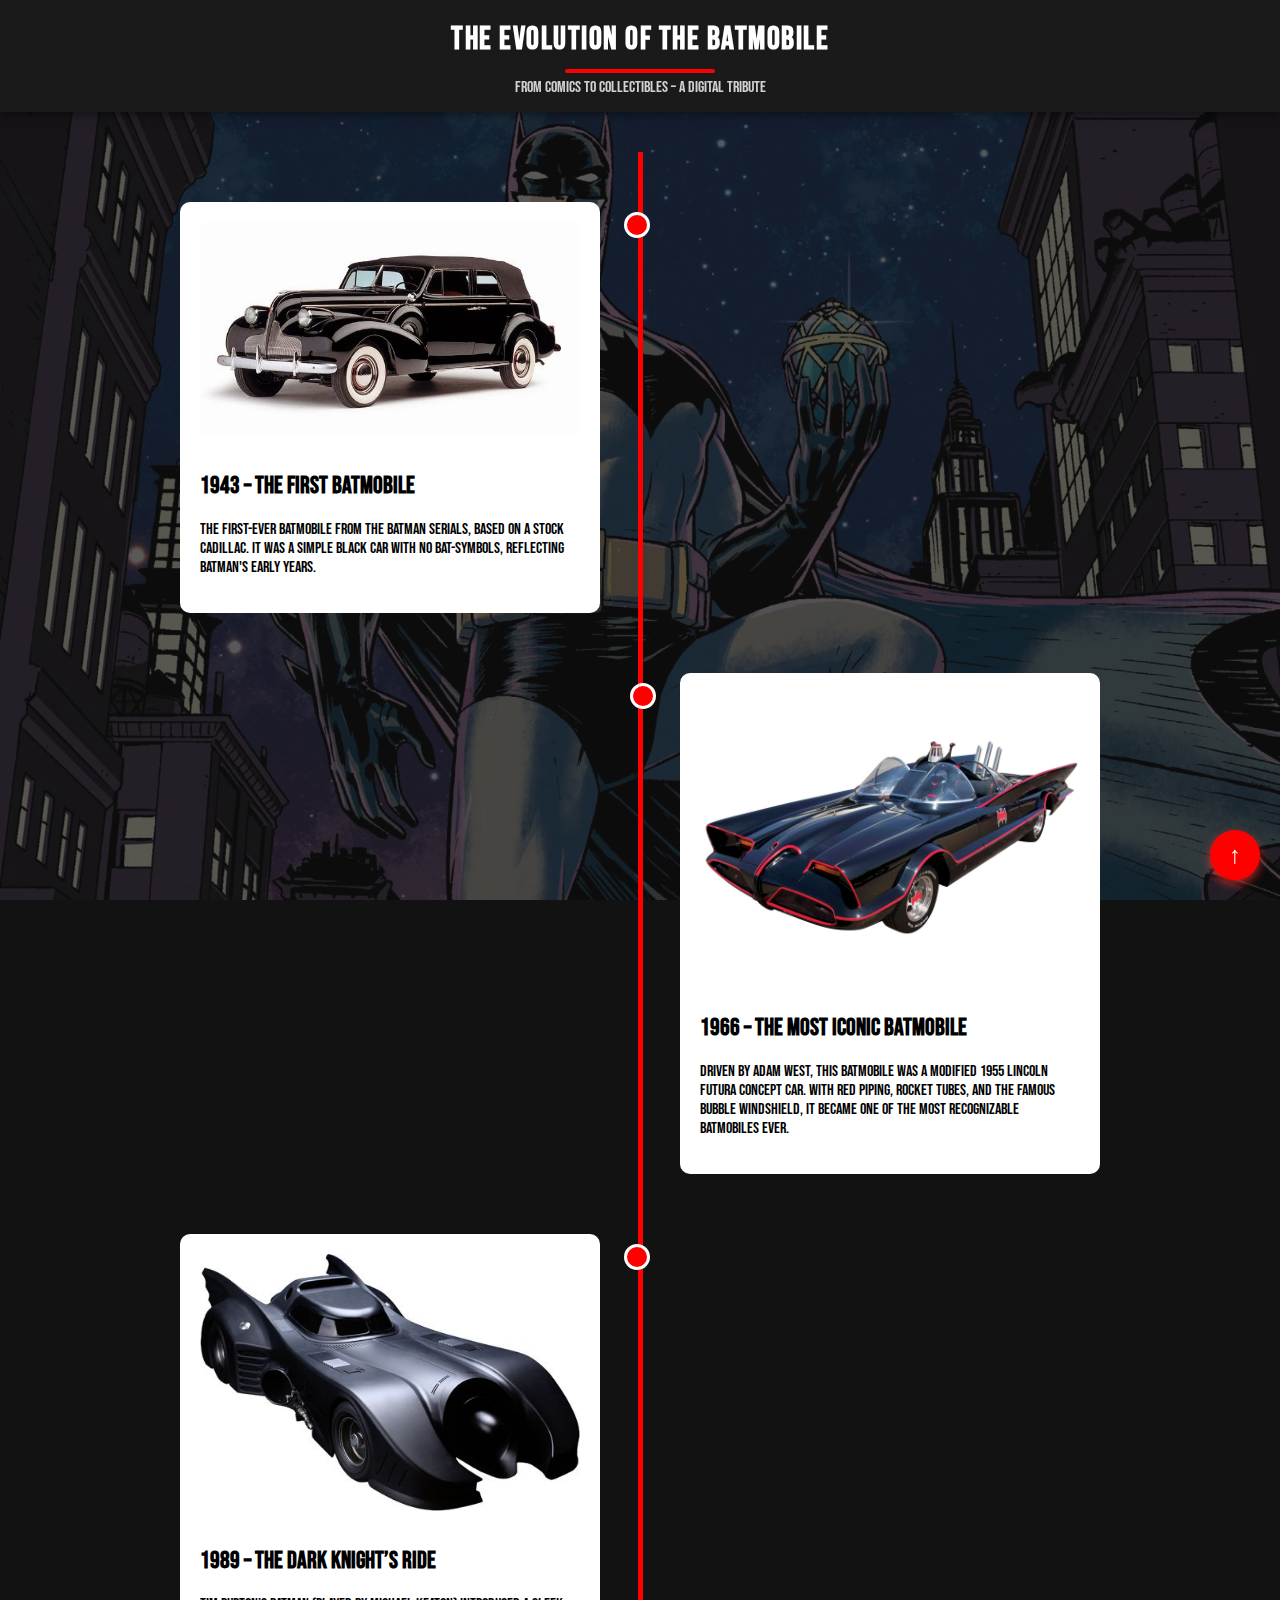
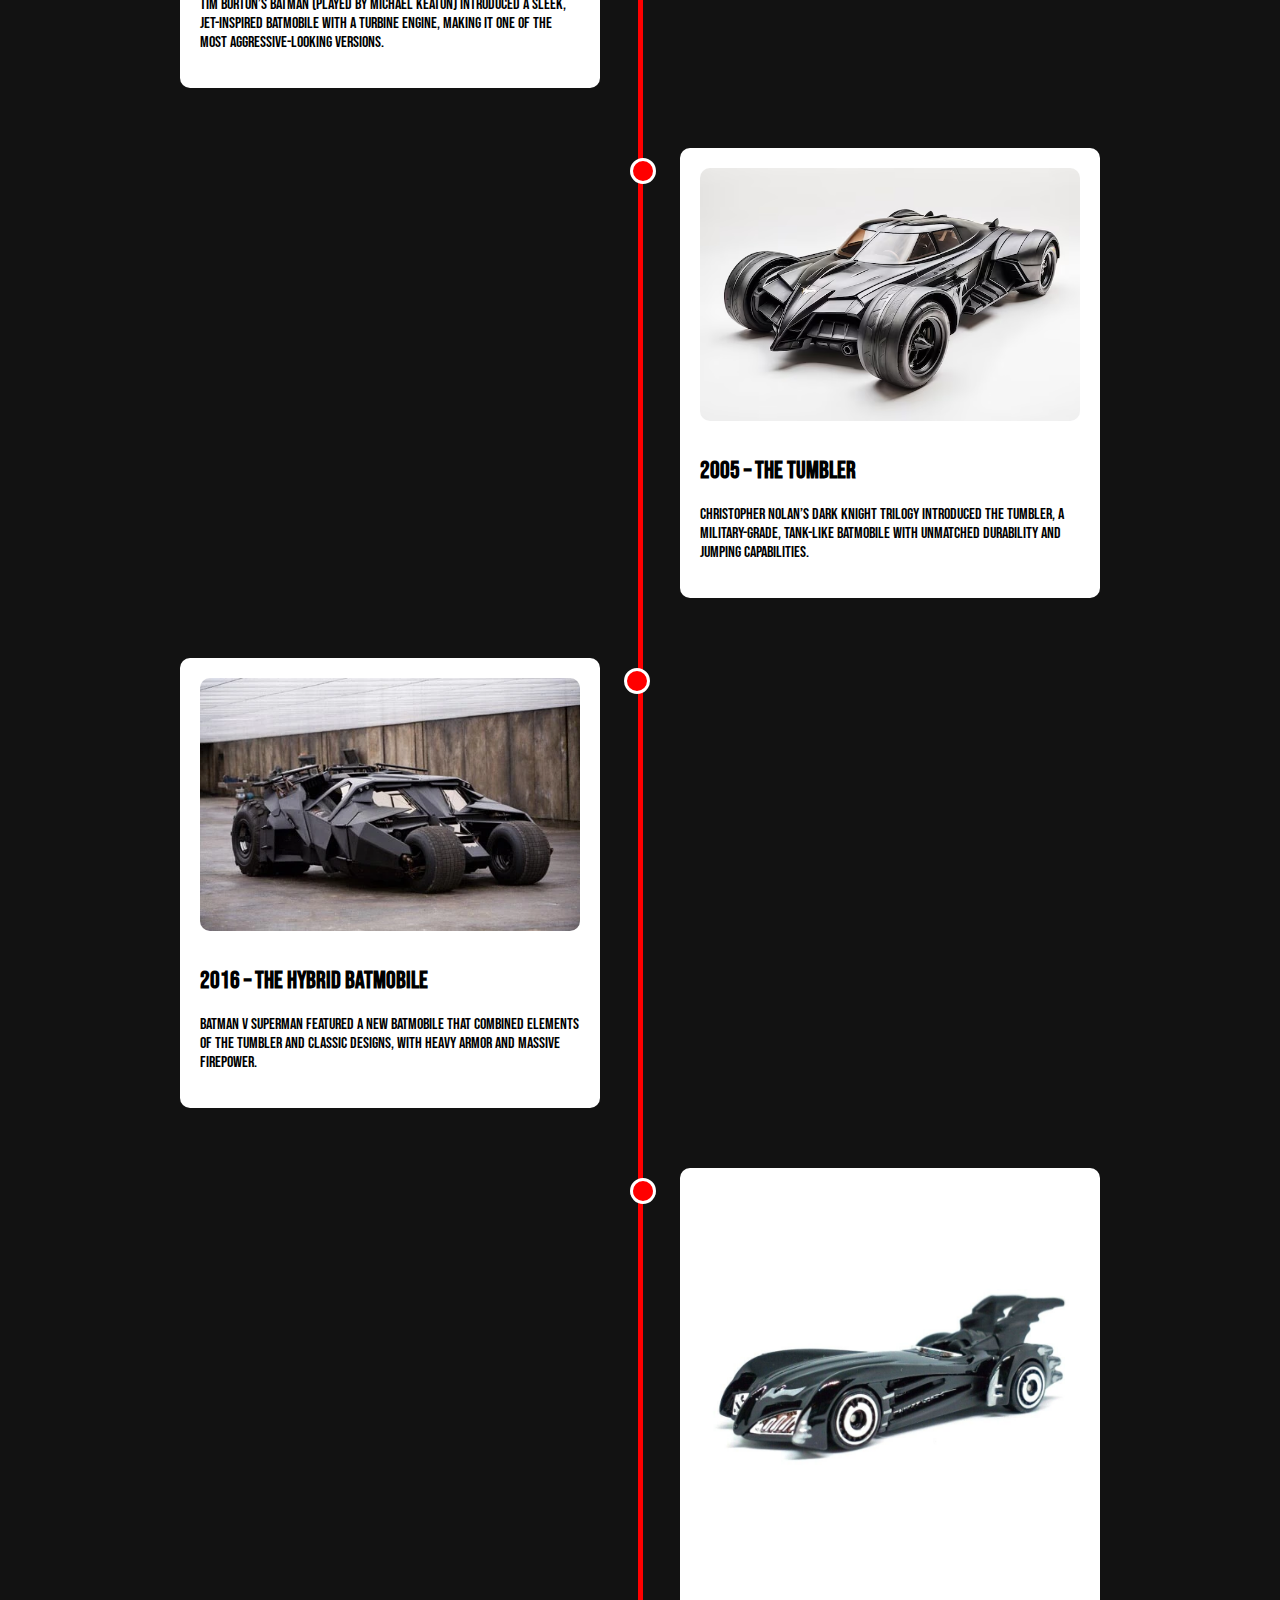
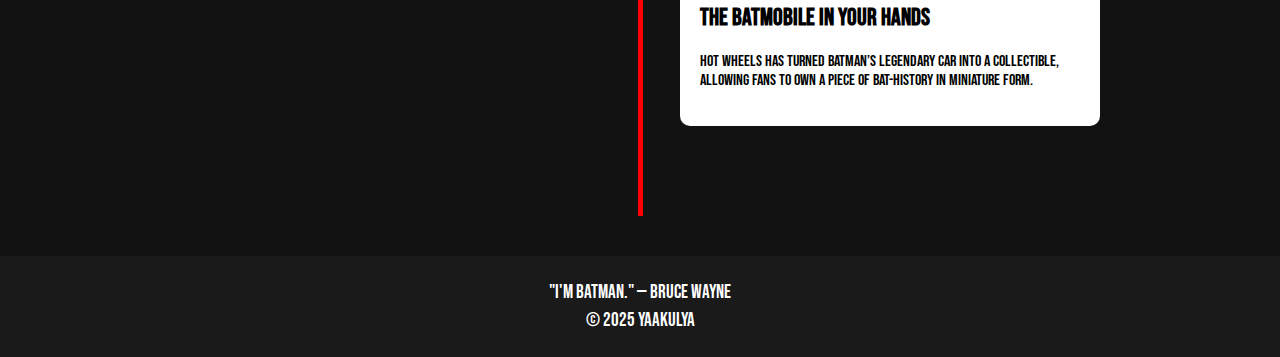
==== Project_1/index.html @ 3e25950a "update project1" ====
<!DOCTYPE html>
<html lang="en">
<head>
  <!-- 
    Tells the browser we’re using HTML5 and sets the language to English.
    The <meta charset="UTF-8"> ensures we can use standard characters.
    We also link to a Google Font (Bebas Neue) and our CSS file (styles.css).
  -->
  <meta charset="UTF-8">
  <title>Evolution of the Batmobile</title>
  <!-- Google Font: Bebas Neue -->
  <link rel="stylesheet" href="https://fonts.googleapis.com/css2?family=Bebas+Neue&display=swap">
  <link rel="stylesheet" href="styles.css">
</head>
<body>
  <!-- 
    This <audio> element automatically plays a Batman audio track on page load
    and loops it continuously. 
    Browsers may block autoplay under certain conditions (user settings, etc.).
  -->
  <audio autoplay loop>
    <source src="batman-audio.mp3" type="audio/mpeg">
    <!-- If a browser doesn't support the <audio> tag, show this text: -->
    Your browser does not support the audio element.
  </audio>

  <!-- 
    The <header> section contains the page title, a decorative divider, 
    and a short subtitle. 
    It's set to be 'sticky' in our CSS so it stays visible when scrolling.
  -->
  <header>
    <h1 class="title">The Evolution of the Batmobile</h1>
    <div class="divider"></div>
    <p>From Comics to Collectibles – A Digital Tribute</p>
  </header>

  <!-- 
    The main timeline container. 
    Each "container" inside it is positioned either to the left or right of a
    central red line. 
  -->
  <div class="timeline">

    <!-- 1943 (Left Side) -->
    <div class="container left">
      <div class="content">
        <!-- Image and text describing the 1943 Batmobile -->
        <img src="batmobile-1943.jpg" alt="1943 Batmobile">
        <h2>1943 – The First Batmobile</h2>
        <p>The first-ever Batmobile from the Batman serials, based on a stock Cadillac. It was a simple black car with no Bat-symbols, reflecting Batman's early years.</p>
      </div>
    </div>

    <!-- 1966 (Right Side) -->
    <div class="container right">
      <div class="content">
        <!-- Image and text describing the 1966 Batmobile -->
        <img src="batmobile-1966.jpg" alt="1966 Batmobile">
        <h2>1966 – The Most Iconic Batmobile</h2>
        <p>Driven by Adam West, this Batmobile was a modified 1955 Lincoln Futura concept car. With red piping, rocket tubes, and the famous bubble windshield, it became one of the most recognizable Batmobiles ever.</p>
      </div>
    </div>

    <!-- 1989 (Left Side) -->
    <div class="container left">
      <div class="content">
        <!-- Image and text describing the 1989 Batmobile -->
        <img src="batmobile-1989.jpg" alt="1989 Batmobile">
        <h2>1989 – The Dark Knight’s Ride</h2>
        <p>Tim Burton’s Batman (played by Michael Keaton) introduced a sleek, jet-inspired Batmobile with a turbine engine, making it one of the most aggressive-looking versions.</p>
      </div>
    </div>

    <!-- 2005 (Right Side) -->
    <div class="container right">
      <div class="content">
        <!-- Image and text describing the 2005 Tumbler -->
        <img src="batmobile-2005.jpg" alt="2005 Batmobile">
        <h2>2005 – The Tumbler</h2>
        <p>Christopher Nolan’s Dark Knight trilogy introduced the Tumbler, a military-grade, tank-like Batmobile with unmatched durability and jumping capabilities.</p>
      </div>
    </div>

    <!-- 2016 (Left Side) -->
    <div class="container left">
      <div class="content">
        <!-- Image and text describing the 2016 Hybrid Batmobile -->
        <img src="batmobile-2016.jpg" alt="2016 Batmobile">
        <h2>2016 – The Hybrid Batmobile</h2>
        <p>Batman v Superman featured a new Batmobile that combined elements of the Tumbler and classic designs, with heavy armor and massive firepower.</p>
      </div>
    </div>

    <!-- Hot Wheels (Right Side) -->
    <div class="container right">
      <div class="content">
        <!-- Image and text describing the Hot Wheels Batmobile toy -->
        <img src="batmobile-hotwheels.jpg" alt="Hot Wheels Batmobile">
        <h2>The Batmobile in Your Hands</h2>
        <p>Hot Wheels has turned Batman’s legendary car into a collectible, allowing fans to own a piece of Bat-history in miniature form.</p>
      </div>
    </div>
  </div>

  <!-- 
    A floating button in the bottom-right corner that takes you back to the top
    of the page when clicked.
  -->
  <a href="#" class="back-to-top">↑</a>

  <!-- 
    The footer includes a Batman quote and my name haha!. 
    It's styled to match the dark theme of the header.
  -->
  <footer class="footer">
    <p>"I'm Batman." — Bruce Wayne</p>
    <p>© 2025 Yaakulya</p>
  </footer>
</body>
</html>
---- Project_1/styles.css ----
/* 
  1) Reset Box-Sizing
     This ensures padding and border are included in the total width/height 
     of elements, making layouts more predictable.
*/
* {
    box-sizing: border-box;
}
  
/*
  2) Body & Background
     Sets a dark background color (#121212), white text, 
     and a background image overlay with reduced opacity 
     to show Batman's head in the top area.
*/
body {
    background: #121212; 
    color: #fff;
    margin: 0;
    font-family: 'Bebas Neue', sans-serif;
    text-align: center;
    scroll-behavior: smooth;
    position: relative;
}

/* 
  3) Background Image Overlay 
     This uses a pseudo-element (::before) to place a large Batman image 
     behind the content, with a fixed position and reduced opacity. 
*/
body::before {
    content: "";
    position: fixed;
    top: 0;
    left: 0;
    width: 100%;
    height: 100%;
    background: url('batman-bg.jpg') no-repeat center top;
    background-size: cover; 
    opacity: 0.3; /* Adjust opacity as needed */
    z-index: -1; /* Places the image behind the main content */
}
  
/*
  4) Sticky Header - Smaller
     The header is positioned 'sticky' so it remains visible at the top
     as you scroll. Padding is reduced for a smaller height.
*/
header {
    position: sticky;
    top: 0;
    z-index: 1000;
    background-color: #1a1a1a;
    padding: 10px; /* Reduced padding for a smaller header */
    box-shadow: 0px 2px 10px rgba(0, 0, 0, 0.5);
}
  
/* 
  5) Header Title & Divider 
     The main title is slightly smaller (2em) with reduced margin. 
     The red divider is just a horizontal bar under the title.
*/
.title {
    font-size: 2em; 
    font-weight: bold;
    letter-spacing: 1.5px;
    margin: 10px 0; 
}
  
.divider {
    width: 150px;
    height: 4px;
    background: red;
    margin: 5px auto;
    border-radius: 2px;
}
  
header p {
    font-size: 1em; 
    opacity: 0.8;
    margin: 5px 0;
}
  
/*
  6) Timeline Container
     Centers the timeline, sets a maximum width, and adds vertical spacing.
*/
.timeline {
    position: relative;
    width: 90%;
    max-width: 1000px;
    margin: 40px auto;
    padding: 40px 0;
}
  
/*
  7) Vertical Red Line
     A pseudo-element placed at the center (50% width) of the timeline 
     that extends from top to bottom.
*/
.timeline::after {
    content: '';
    position: absolute;
    width: 5px;
    background-color: red;
    top: 0;
    bottom: 0;
    left: 50%;
    margin-left: -2.5px; /* Half of 5px for perfect centering */
}
  
/*
  8) Timeline Item Containers
     Each container is half the page width and placed on either the left 
     or right side. They have extra padding for spacing.
*/
.container {
    position: relative;
    width: 50%;
    padding: 10px 40px;
    margin-bottom: 40px;
}
  
/* 
  Left side containers are aligned to the left side (0) and text is right-aligned.
*/
.container.left {
    left: 0;
    text-align: right;
}
  
/* 
  Right side containers start at 50% from the left 
  so they're placed on the right half, text is left-aligned.
*/
.container.right {
    left: 50%;
    text-align: left;
}
  
/*
  9) Timeline Dot
     A red dot with a white border placed near the top of each container,
     indicating a point on the timeline.
*/
.container::before {
    content: '';
    position: absolute;
    width: 20px;
    height: 20px;
    background: red;
    border: 3px solid #fff;
    top: 20px;
    border-radius: 50%;
    z-index: 1;
}
  
/*
  The dot for left side containers is placed to the right edge 
  (just before the vertical red line).
*/
.container.left::before {
    right: -10px;
}
  
/*
  The dot for right side containers is placed to the left edge 
  (just before the vertical red line).
*/
.container.right::before {
    left: -10px;
}
  
/*
  10) Content Box
      Each timeline item’s text and images go here. 
      It has a white background with rounded corners.
*/
.content {
    background-color: #ffffff;
    color: #000000;
    padding: 20px;
    border-radius: 10px;
    text-align: left;
    position: relative;
}
  
/*
  11) Image Styling & Hover Overlay
      The images fill the content box width and have a subtle zoom effect on hover.
      We also add a "More Info" overlay that appears on hover.
*/
.content img {
    width: 100%;
    border-radius: 10px;
    margin-bottom: 10px;
    position: relative;
    transition: transform 0.3s ease;
}
  
/* Slight zoom on image hover */
.content img:hover {
    transform: scale(1.05);
}
  
/*
  The "More Info" overlay is initially hidden (opacity: 0)
  and appears (opacity: 1) when the user hovers over the image.
*/
.content img::after {
    content: 'More Info';
    position: absolute;
    bottom: 0;
    left: 0;
    right: 0;
    background: rgba(0,0,0,0.7);
    color: #fff;
    opacity: 0;
    transition: opacity 0.3s ease;
    padding: 10px;
    font-size: 1em;
    border-bottom-left-radius: 10px;
    border-bottom-right-radius: 10px;
}
  
.content img:hover::after {
    opacity: 1;
}
  
/*
  12) Hover Effect on Content Box
      Slightly enlarges the entire white box (text + image) 
      when the container is hovered.
*/
.container:hover .content {
    transform: scale(1.03);
    transition: transform 0.3s ease;
}
  
/*
  13) Back to Top Button
      A red circular button in the bottom-right corner 
      that scrolls the page back to the top when clicked.
*/
.back-to-top {
    position: fixed;
    bottom: 20px;
    right: 20px;
    background: red;
    color: #fff;
    font-size: 24px;
    font-weight: bold;
    width: 50px;
    height: 50px;
    display: flex;
    align-items: center;
    justify-content: center;
    text-decoration: none;
    border-radius: 50%;
    transition: transform 0.3s ease, background 0.3s ease, box-shadow 0.3s ease;
    box-shadow: 0px 4px 10px rgba(255,49,49,0.7);
}
  
.back-to-top:hover {
    transform: scale(1.1);
    background: darkred;
}
  
/*
  14) Footer
      A dark area at the bottom with a Batman quote 
      and your name (Yaakulya) or any other credits.
*/
.footer {
    background-color: #1a1a1a;
    color: #fff;
    padding: 20px;
    margin-top: 40px;
}
  
.footer p {
    margin: 5px 0;
    font-size: 1.2em;
}
  
/*
  15) Responsive Design
      For screens narrower than 768px (like mobile), 
      make the timeline full-width and remove left/right splits.
*/
@media screen and (max-width: 768px) {
    /* Move the red line to the center and make containers 100% wide */
    .timeline::after {
      left: 50%;
    }
    .container {
      width: 100%;
      padding: 10px 20px;
      left: 0 !important;
      text-align: left;
    }
    /* The timeline dot also moves to the left side for all containers */
    .container::before {
      left: -10px;
    }
}
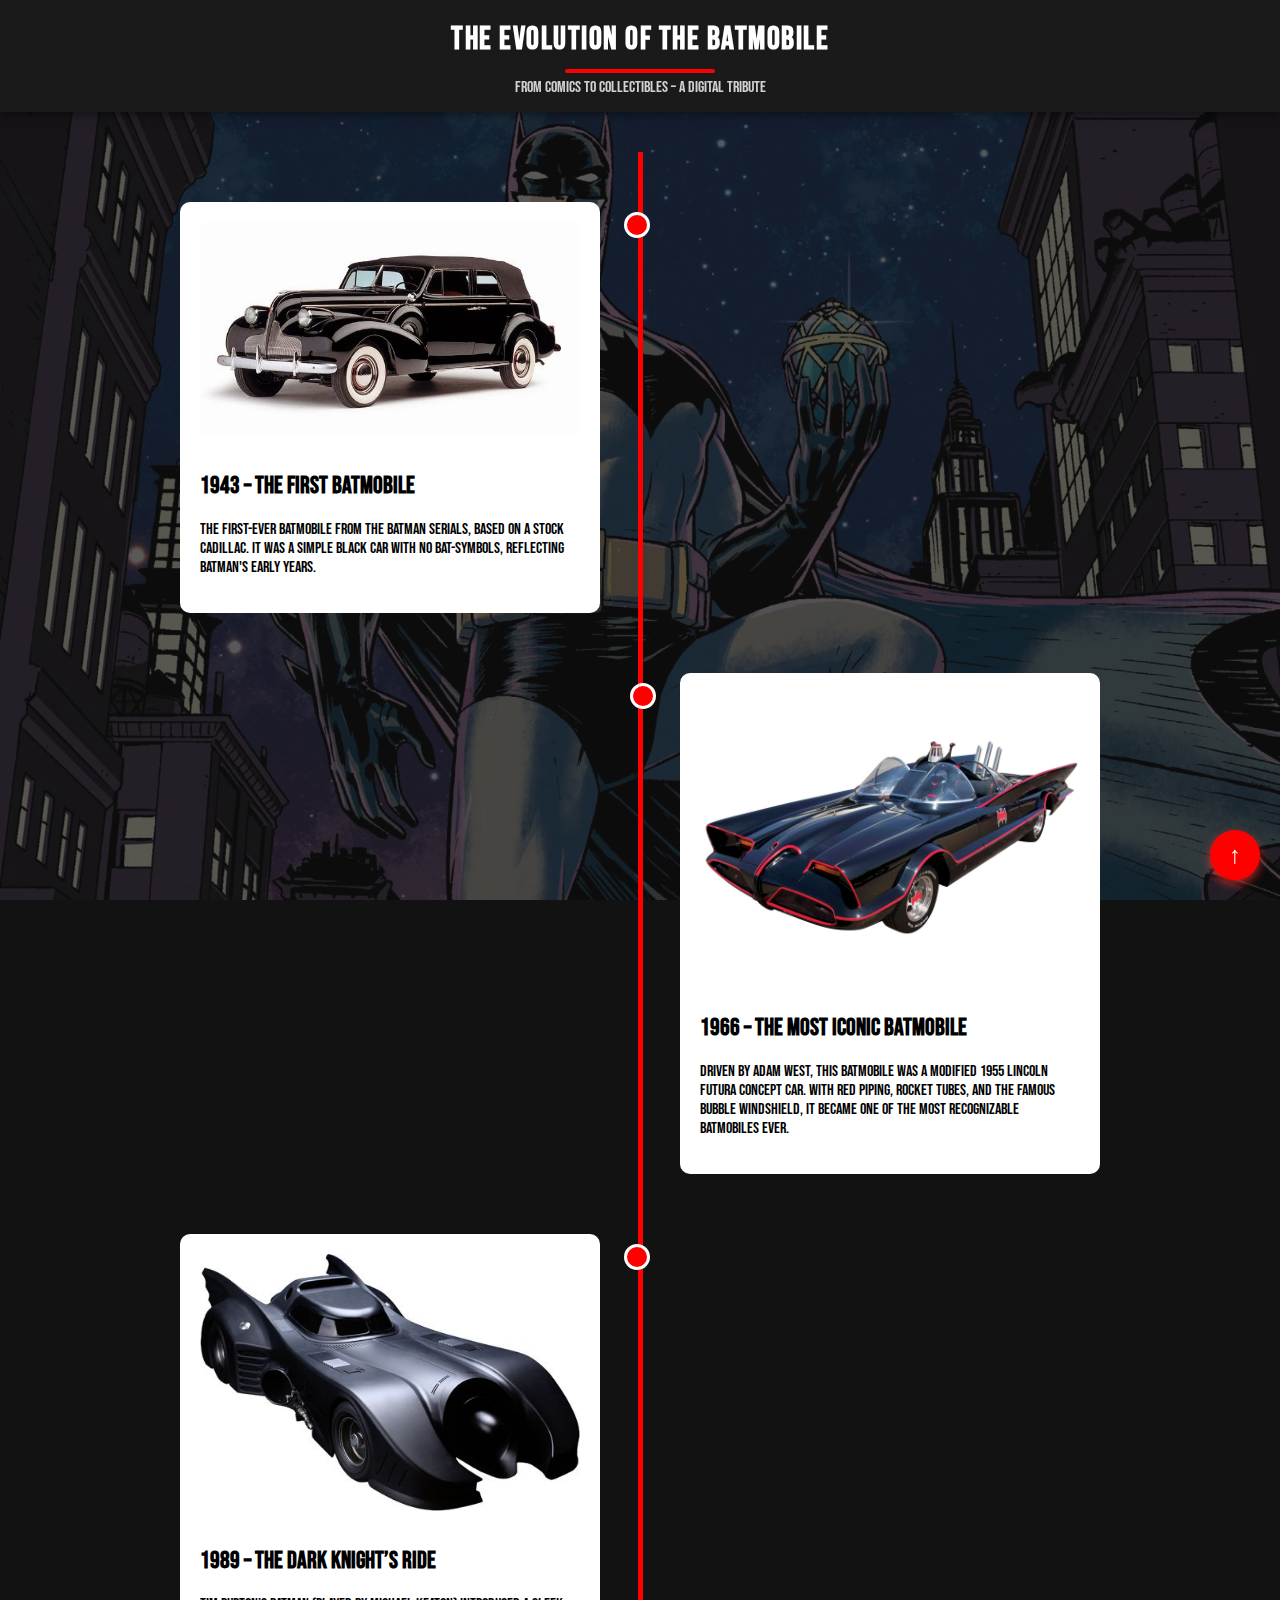
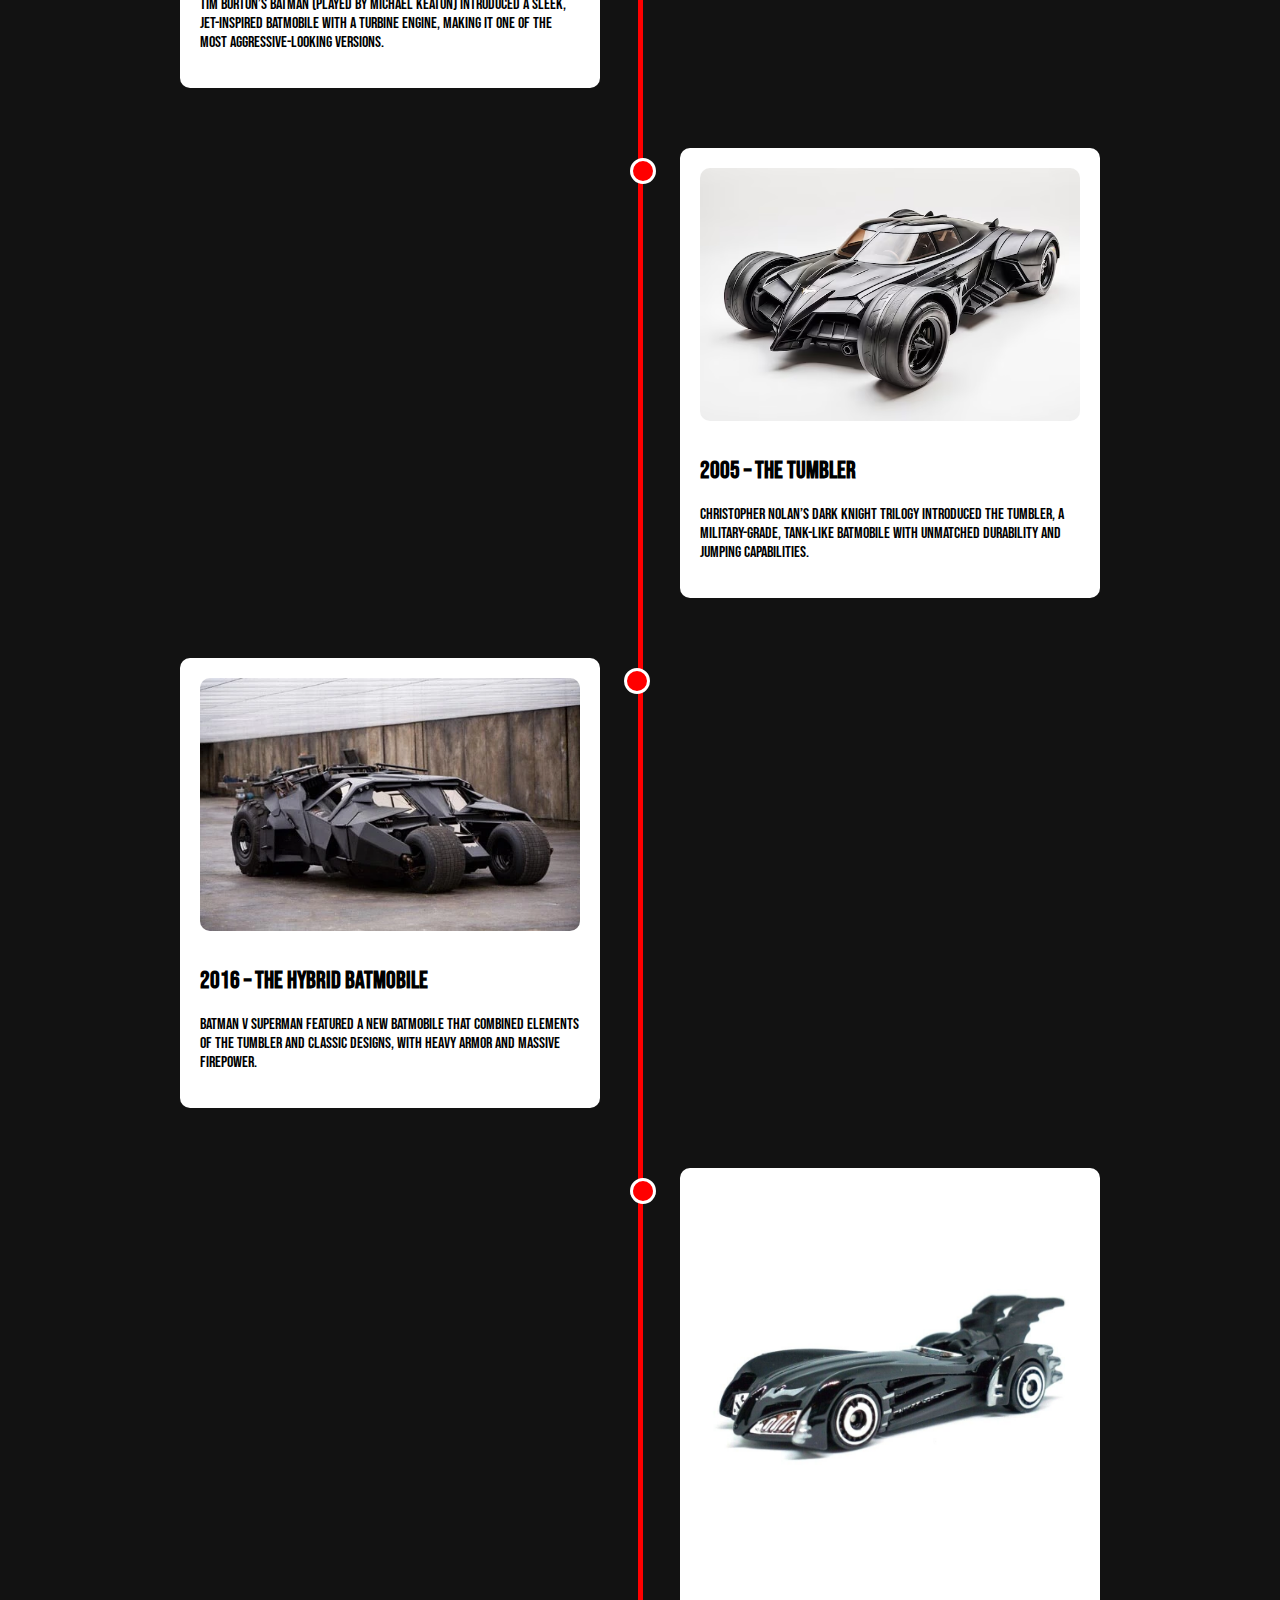
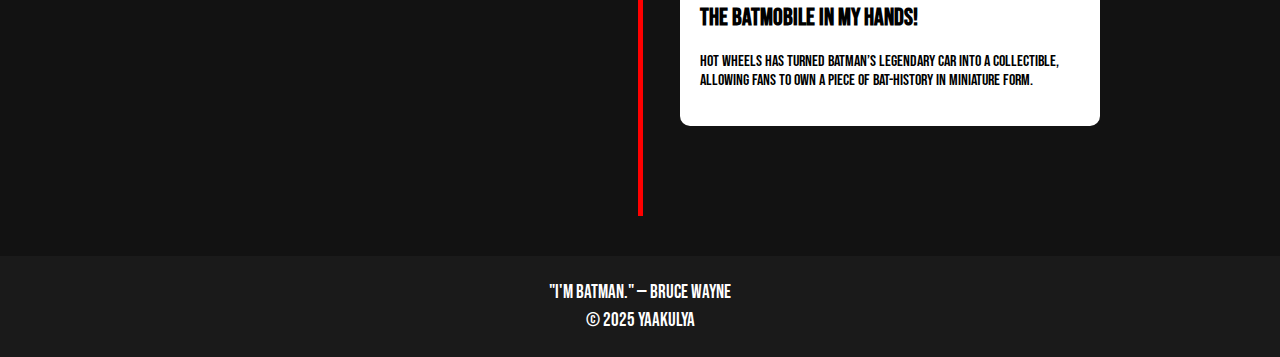
==== commit eac462bf: "Update index.html" ====
--- a/Project_1/index.html
+++ b/Project_1/index.html
@@ -97,7 +97,7 @@
       <div class="content">
         <!-- Image and text describing the Hot Wheels Batmobile toy -->
         <img src="batmobile-hotwheels.jpg" alt="Hot Wheels Batmobile">
-        <h2>The Batmobile in Your Hands</h2>
+        <h2>The Batmobile in my Hands!</h2>
         <p>Hot Wheels has turned Batman’s legendary car into a collectible, allowing fans to own a piece of Bat-history in miniature form.</p>
       </div>
     </div>
